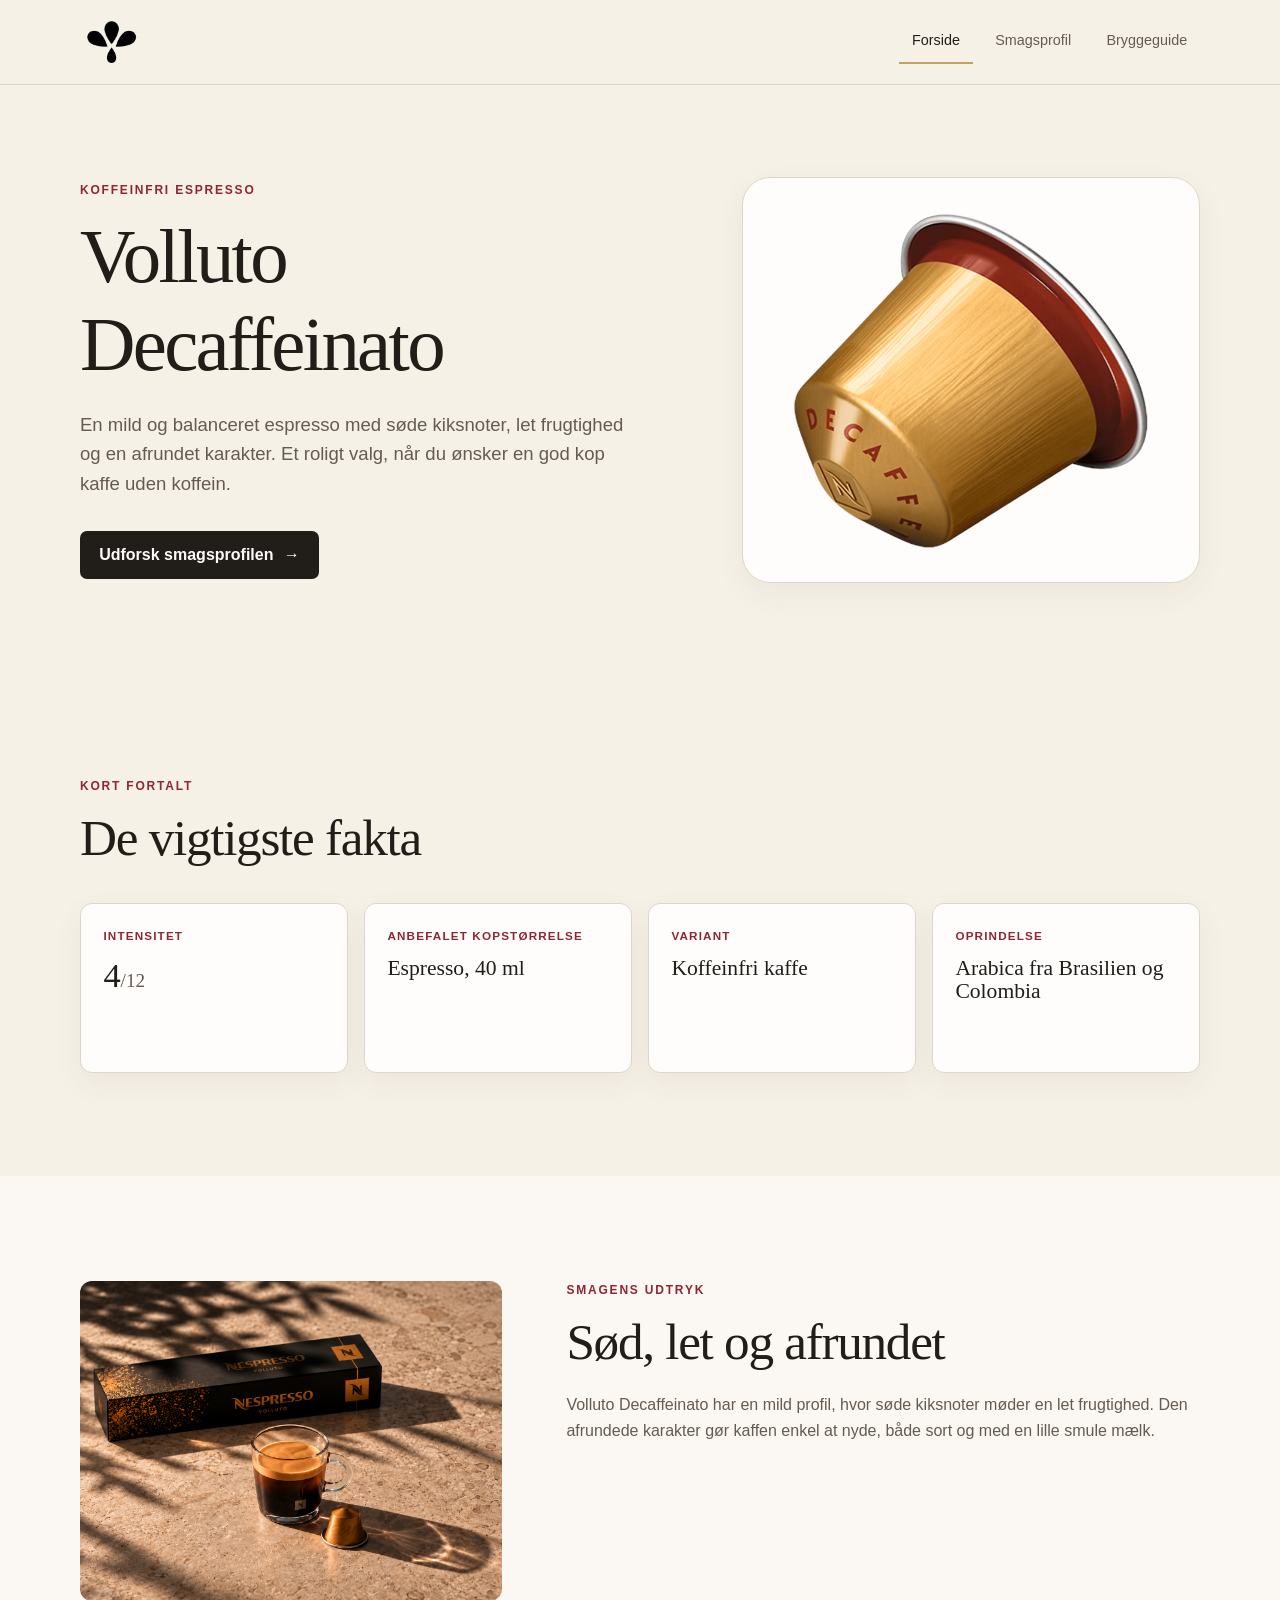
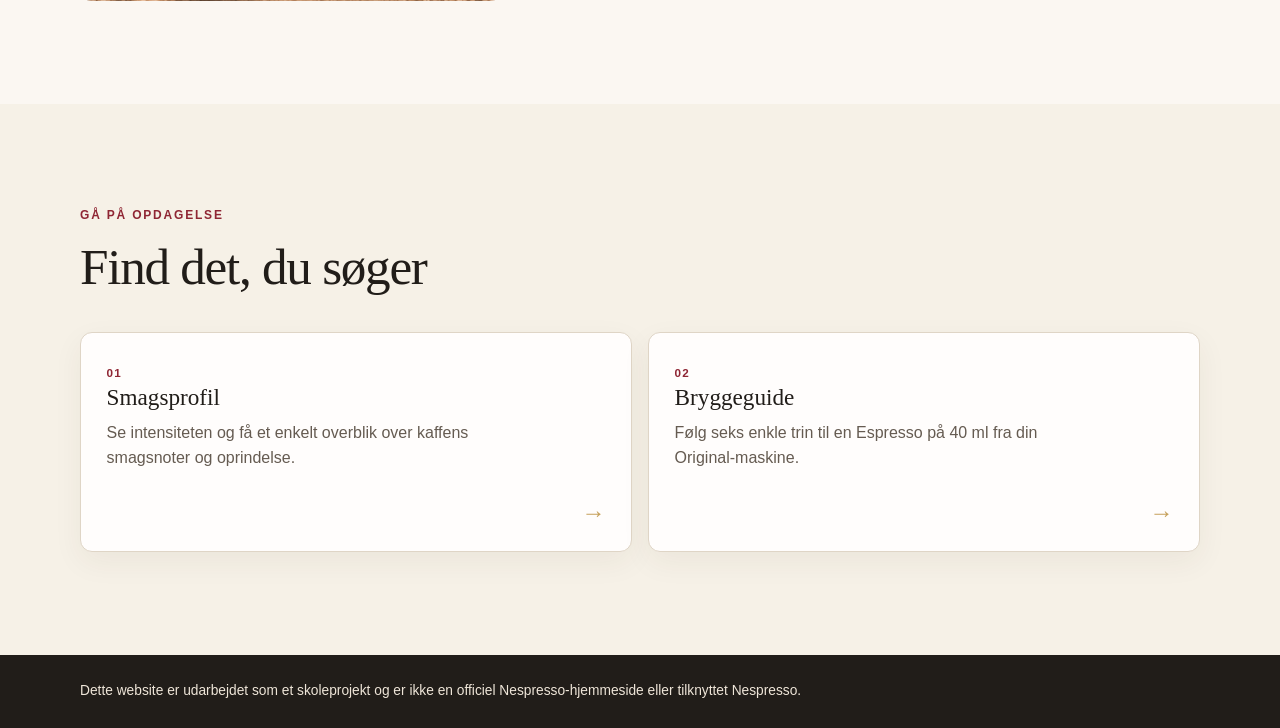
==== index.html @ a4154ea8 "V1 - før rettelser" ====
<!doctype html>
<html lang="da">
<head>
  <meta charset="utf-8">
  <meta name="viewport" content="width=device-width, initial-scale=1">
  <meta name="description" content="En rolig produktpræsentation af Nespresso Volluto Decaffeinato med smagsprofil og bryggeguide.">
  <title>Volluto Decaffeinato | Forside</title>
  <link rel="stylesheet" href="assets/css/styles.css">
</head>
<body>
  <header class="site-header">
    <div class="container header-inner">
      <a class="site-name" href="index.html"><img class="brand-logo" src="assets/images/logo-volluto.png" alt="Volluto Decaffeinato – gå til forsiden"></a>
      <nav aria-label="Hovednavigation">
        <ul class="nav-list">
          <li><a href="index.html" aria-current="page">Forside</a></li>
          <li><a href="flavor-profile.html">Smagsprofil</a></li>
          <li><a href="brewing-guide.html">Bryggeguide</a></li>
        </ul>
      </nav>
    </div>
  </header>

  <main>
    <section class="hero container" aria-labelledby="hero-title">
      <div class="hero-copy">
        <p class="eyebrow">Koffeinfri espresso</p>
        <h1 id="hero-title">Volluto Decaffeinato</h1>
        <p class="hero-intro">En mild og balanceret espresso med søde kiksnoter, let frugtighed og en afrundet karakter. Et roligt valg, når du ønsker en god kop kaffe uden koffein.</p>
        <a class="button-link" href="flavor-profile.html">Udforsk smagsprofilen <span aria-hidden="true">→</span></a>
      </div>
      <div class="product-visual">
        <object data="assets/images/volluto-decaffeinato.png" type="image/png" aria-label="Produktbillede af Volluto Decaffeinato-kapslen">
          <span class="image-fallback"><strong>Produktbillede</strong><span>Tilføj assets/images/volluto-decaffeinato.png for at vise kapslen her.</span></span>
        </object>
      </div>
    </section>

    <section class="section container" aria-labelledby="facts-title">
      <div class="section-heading"><p class="eyebrow">Kort fortalt</p><h2 id="facts-title">De vigtigste fakta</h2></div>
      <div class="card-grid facts-grid">
        <article class="card fact-card"><p class="card-label">Intensitet</p><p class="fact-value">4<span>/12</span></p></article>
        <article class="card fact-card"><p class="card-label">Anbefalet kopstørrelse</p><p class="fact-value fact-text">Espresso, 40 ml</p></article>
        <article class="card fact-card"><p class="card-label">Variant</p><p class="fact-value fact-text">Koffeinfri kaffe</p></article>
        <article class="card fact-card"><p class="card-label">Oprindelse</p><p class="fact-value fact-text">Arabica fra Brasilien og Colombia</p></article>
      </div>
    </section>

    <section class="section section-tinted" aria-labelledby="taste-title">
      <div class="container feature-section two-column">
        <div class="feature-media">
          <object data="assets/images/sweet-rounded.png" type="image/png" aria-label="Billede, der illustrerer Volluto Decaffeinatos søde og afrundede smagsprofil">
            <span class="image-fallback"><strong>Sød, let og afrundet</strong><span>Tilføj assets/images/sweet-rounded.png for at vise billedet her.</span></span>
          </object>
        </div>
        <div>
          <p class="eyebrow">Smagens udtryk</p>
          <h2 id="taste-title">Sød, let og afrundet</h2>
          <p>Volluto Decaffeinato har en mild profil, hvor søde kiksnoter møder en let frugtighed. Den afrundede karakter gør kaffen enkel at nyde, både sort og med en lille smule mælk.</p>
        </div>
      </div>
    </section>

    <section class="section container" aria-labelledby="explore-title">
      <div class="section-heading"><p class="eyebrow">Gå på opdagelse</p><h2 id="explore-title">Find det, du søger</h2></div>
      <div class="card-grid link-grid">
        <a class="card navigation-card" href="flavor-profile.html"><span class="card-label">01</span><h3>Smagsprofil</h3><p>Se intensiteten og få et enkelt overblik over kaffens smagsnoter og oprindelse.</p><span class="card-arrow" aria-hidden="true">→</span></a>
        <a class="card navigation-card" href="brewing-guide.html"><span class="card-label">02</span><h3>Bryggeguide</h3><p>Følg seks enkle trin til en Espresso på 40 ml fra din Original-maskine.</p><span class="card-arrow" aria-hidden="true">→</span></a>
      </div>
    </section>
  </main>

  <footer class="site-footer"><div class="container"><p>Dette website er udarbejdet som et skoleprojekt og er ikke en officiel Nespresso-hjemmeside eller tilknyttet Nespresso.</p></div></footer>
</body>
</html>
---- assets/css/styles.css ----
:root {
  --cream: #f6f1e7;
  --card: #fffdfc;
  --ink: #211d19;
  --muted: #655b51;
  --gold: #c6a15b;
  --red: #8f2634;
  --line: #dfd5c6;
  --container: 1120px;
  --space-section: clamp(4rem, 8vw, 7rem);
  --radius: 12px;
  --shadow: 0 10px 30px rgba(66, 47, 28, .06);
}

* { box-sizing: border-box; }
html { scroll-behavior: smooth; }
body { margin: 0; background: var(--cream); color: var(--ink); font-family: Arial, Helvetica, sans-serif; font-size: 16px; line-height: 1.6; }
h1, h2, h3, p { margin-top: 0; }
h1, h2, h3 { font-family: Georgia, serif; font-weight: 400; line-height: 1.15; }
h1 { max-width: 720px; margin-bottom: 1.25rem; font-size: clamp(2.5rem, 6vw, 5rem); letter-spacing: -.035em; }
h2 { margin-bottom: 1.25rem; font-size: clamp(2rem, 4vw, 3.25rem); letter-spacing: -.025em; }
h3 { margin-bottom: .55rem; font-size: 1.45rem; }
p { color: var(--muted); }
a { color: inherit; }
a:focus-visible { outline: 3px solid var(--red); outline-offset: 4px; border-radius: 4px; }
.container { width: min(var(--container), calc(100% - 3rem)); margin-inline: auto; }
.narrow-content { max-width: 760px; }
.site-header { border-bottom: 1px solid rgba(101, 91, 81, .2); }
.header-inner { display: flex; align-items: center; justify-content: space-between; gap: 2rem; min-height: 84px; }
.site-name { display: inline-flex; align-items: center; min-height: 44px; color: var(--ink); text-decoration: none; }
.brand-logo { display: block; width: auto; height: 42px; max-width: min(240px, 55vw); }
.nav-list { display: flex; flex-wrap: wrap; justify-content: flex-end; gap: .35rem .6rem; margin: 0; padding: 0; list-style: none; }
.nav-list a { display: inline-flex; align-items: center; min-height: 44px; padding: .45rem .8rem; color: var(--muted); font-size: .9rem; text-decoration: none; border-bottom: 2px solid transparent; }
.nav-list a:hover, .nav-list a[aria-current="page"] { color: var(--ink); border-bottom-color: var(--gold); }
.hero { display: grid; grid-template-columns: minmax(0, 1fr) minmax(280px, .82fr); align-items: center; gap: clamp(3rem, 8vw, 8rem); min-height: 590px; padding-top: 5rem; padding-bottom: 5rem; }
.eyebrow { margin-bottom: .8rem; color: var(--red); font-size: .75rem; font-weight: 700; letter-spacing: .15em; text-transform: uppercase; }
.hero-intro { max-width: 580px; margin-bottom: 2rem; font-size: 1.16rem; }
.button-link { display: inline-flex; align-items: center; gap: .65rem; min-height: 48px; padding: .7rem 1.2rem; color: var(--card); background: var(--ink); border-radius: 7px; font-weight: 700; text-decoration: none; transition: background-color .2s ease, transform .2s ease; }
.button-link:hover { background: var(--red); transform: translateY(-2px); }
.product-visual { display: grid; place-items: center; min-height: 380px; padding: 2rem; background: var(--card); border: 1px solid var(--line); border-radius: 28px; box-shadow: var(--shadow); }
.product-visual object { display: block; width: 100%; max-width: 360px; height: 340px; }
.image-fallback { display: flex; flex-direction: column; align-items: center; justify-content: center; height: 100%; padding: 2rem; color: var(--muted); text-align: center; border: 1px dashed var(--gold); border-radius: 18px; }
.image-fallback strong { margin-bottom: .5rem; color: var(--ink); font-family: Georgia, serif; font-size: 1.5rem; font-weight: 400; }
.section { padding-block: var(--space-section); }
.section-tinted { background: rgba(255, 253, 252, .55); }
.section-heading { margin-bottom: 2.2rem; }
.card-grid { display: grid; gap: 1rem; }
.facts-grid { grid-template-columns: repeat(4, 1fr); }
.card { background: var(--card); border: 1px solid var(--line); border-radius: var(--radius); box-shadow: var(--shadow); }
.fact-card { min-height: 170px; padding: 1.4rem; }
.card-label { margin-bottom: .7rem; color: var(--red); font-size: .73rem; font-weight: 700; letter-spacing: .1em; text-transform: uppercase; }
.fact-value { margin: 0; color: var(--ink); font-family: Georgia, serif; font-size: 2.15rem; line-height: 1.1; }
.fact-value span { color: var(--muted); font-size: 1.2rem; }
.fact-text { font-size: 1.35rem; }
.section-tinted > .narrow-content, .section-tinted > .container { padding-top: .2rem; }
.feature-section { min-height: 320px; }
.feature-media { min-height: 320px; height: 100%; overflow: hidden; border-radius: var(--radius); }
.feature-media object { display: block; width: 100%; height: 100%; object-fit: cover; object-position: center; }
.feature-media .image-fallback { min-height: 320px; padding: 2rem; background: var(--card); }
.link-grid { grid-template-columns: repeat(2, 1fr); }
.navigation-card { position: relative; min-height: 220px; padding: 1.6rem; text-decoration: none; transition: transform .2s ease, border-color .2s ease; }
.navigation-card:hover { border-color: var(--gold); transform: translateY(-3px); }
.navigation-card p { max-width: 410px; margin-bottom: 0; }
.card-arrow { position: absolute; right: 1.6rem; bottom: 1.2rem; color: var(--gold); font-size: 1.5rem; }
.page-intro { padding-top: 6rem; padding-bottom: 2rem; }
.page-intro > p:last-child { max-width: 650px; font-size: 1.15rem; }
.intensity-section { padding-top: 1rem; }
.intensity-panel { max-width: 900px; padding: 1.5rem; background: var(--card); border: 1px solid var(--line); border-radius: var(--radius); }
.scale-label { display: flex; justify-content: space-between; gap: 1rem; margin-bottom: .9rem; color: var(--muted); font-size: .86rem; }
.scale-label strong { color: var(--ink); }
.intensity-scale { display: grid; grid-template-columns: repeat(12, 1fr); gap: .35rem; }
.segment { display: grid; place-items: center; min-height: 48px; color: var(--muted); background: var(--cream); border: 1px solid var(--line); border-radius: 5px; font-weight: 700; }
.segment.filled { color: var(--card); background: var(--gold); border-color: var(--gold); }
.segment.current { color: var(--card); background: var(--red); border: 3px solid var(--red); box-shadow: 0 0 0 3px var(--cream), 0 0 0 5px var(--red); }
.scale-note { margin: 1.2rem 0 0; font-size: .9rem; }
.notes-grid, .serving-grid { grid-template-columns: repeat(3, 1fr); }
.note-card, .serving-card { min-height: 225px; padding: 1.5rem; }
.note-number, .serving-mark { display: block; margin-bottom: 2.2rem; color: var(--gold); font-family: Georgia, serif; font-size: 1.5rem; }
.two-column { display: grid; grid-template-columns: .8fr 1.2fr; gap: 4rem; align-items: start; }
.origin-list { display: flex; flex-wrap: wrap; gap: .75rem; margin-top: 1.5rem; }
.origin-list span { padding: .5rem .85rem; color: var(--ink); border: 1px solid var(--gold); border-radius: 100px; }
.next-step { max-width: 760px; }
.steps-list { display: grid; grid-template-columns: repeat(2, 1fr); gap: 1rem; margin: 0; padding: 0; list-style: none; counter-reset: steps; }
.step-card { display: flex; align-items: center; gap: 1.2rem; min-height: 100px; padding: 1.2rem 1.4rem; }
.step-number { display: grid; flex: 0 0 42px; place-items: center; width: 42px; height: 42px; color: var(--card); background: var(--red); border-radius: 50%; font-family: Georgia, serif; font-size: 1.2rem; }
.step-card p { margin: 0; color: var(--ink); }
.serving-grid { grid-template-columns: repeat(3, 1fr); }
.serving-card { min-height: 200px; }
.site-footer { padding-block: 1.6rem; background: var(--ink); }
.site-footer p { margin: 0; color: #eee5d8; font-size: .86rem; }

@media (max-width: 850px) {
  .header-inner { align-items: flex-start; flex-direction: column; gap: .65rem; padding-block: 1.1rem; }
  .nav-list { justify-content: flex-start; }
  .hero { grid-template-columns: 1fr; min-height: auto; gap: 3rem; padding-top: 4rem; }
  .product-visual { order: 2; }
  .facts-grid { grid-template-columns: repeat(2, 1fr); }
  .two-column { gap: 2rem; }
}

@media (max-width: 560px) {
  .container { width: min(var(--container), calc(100% - 2rem)); }
  h1 { font-size: clamp(2.4rem, 13vw, 3.7rem); }
  .hero { padding-top: 3.5rem; padding-bottom: 3.5rem; }
  .product-visual { min-height: 300px; padding: 1rem; border-radius: 20px; }
  .product-visual object { height: 270px; }
  .feature-section { min-height: 0; }
  .feature-media, .feature-media .image-fallback { min-height: 260px; }
  .facts-grid, .link-grid, .notes-grid, .two-column, .steps-list, .serving-grid { grid-template-columns: 1fr; }
  .fact-card { min-height: 145px; }
  .page-intro { padding-top: 4rem; }
  .intensity-panel { padding: 1rem; }
  .scale-label { align-items: flex-start; flex-direction: column; gap: .2rem; }
  .intensity-scale { gap: .15rem; }
  .segment { min-height: 42px; font-size: .8rem; }
  .segment.current { box-shadow: 0 0 0 2px var(--cream), 0 0 0 4px var(--red); }
  .note-card, .serving-card { min-height: 190px; }
}

@media (prefers-reduced-motion: reduce) {
  html { scroll-behavior: auto; }
  *, *::before, *::after { transition-duration: .01ms !important; }
}
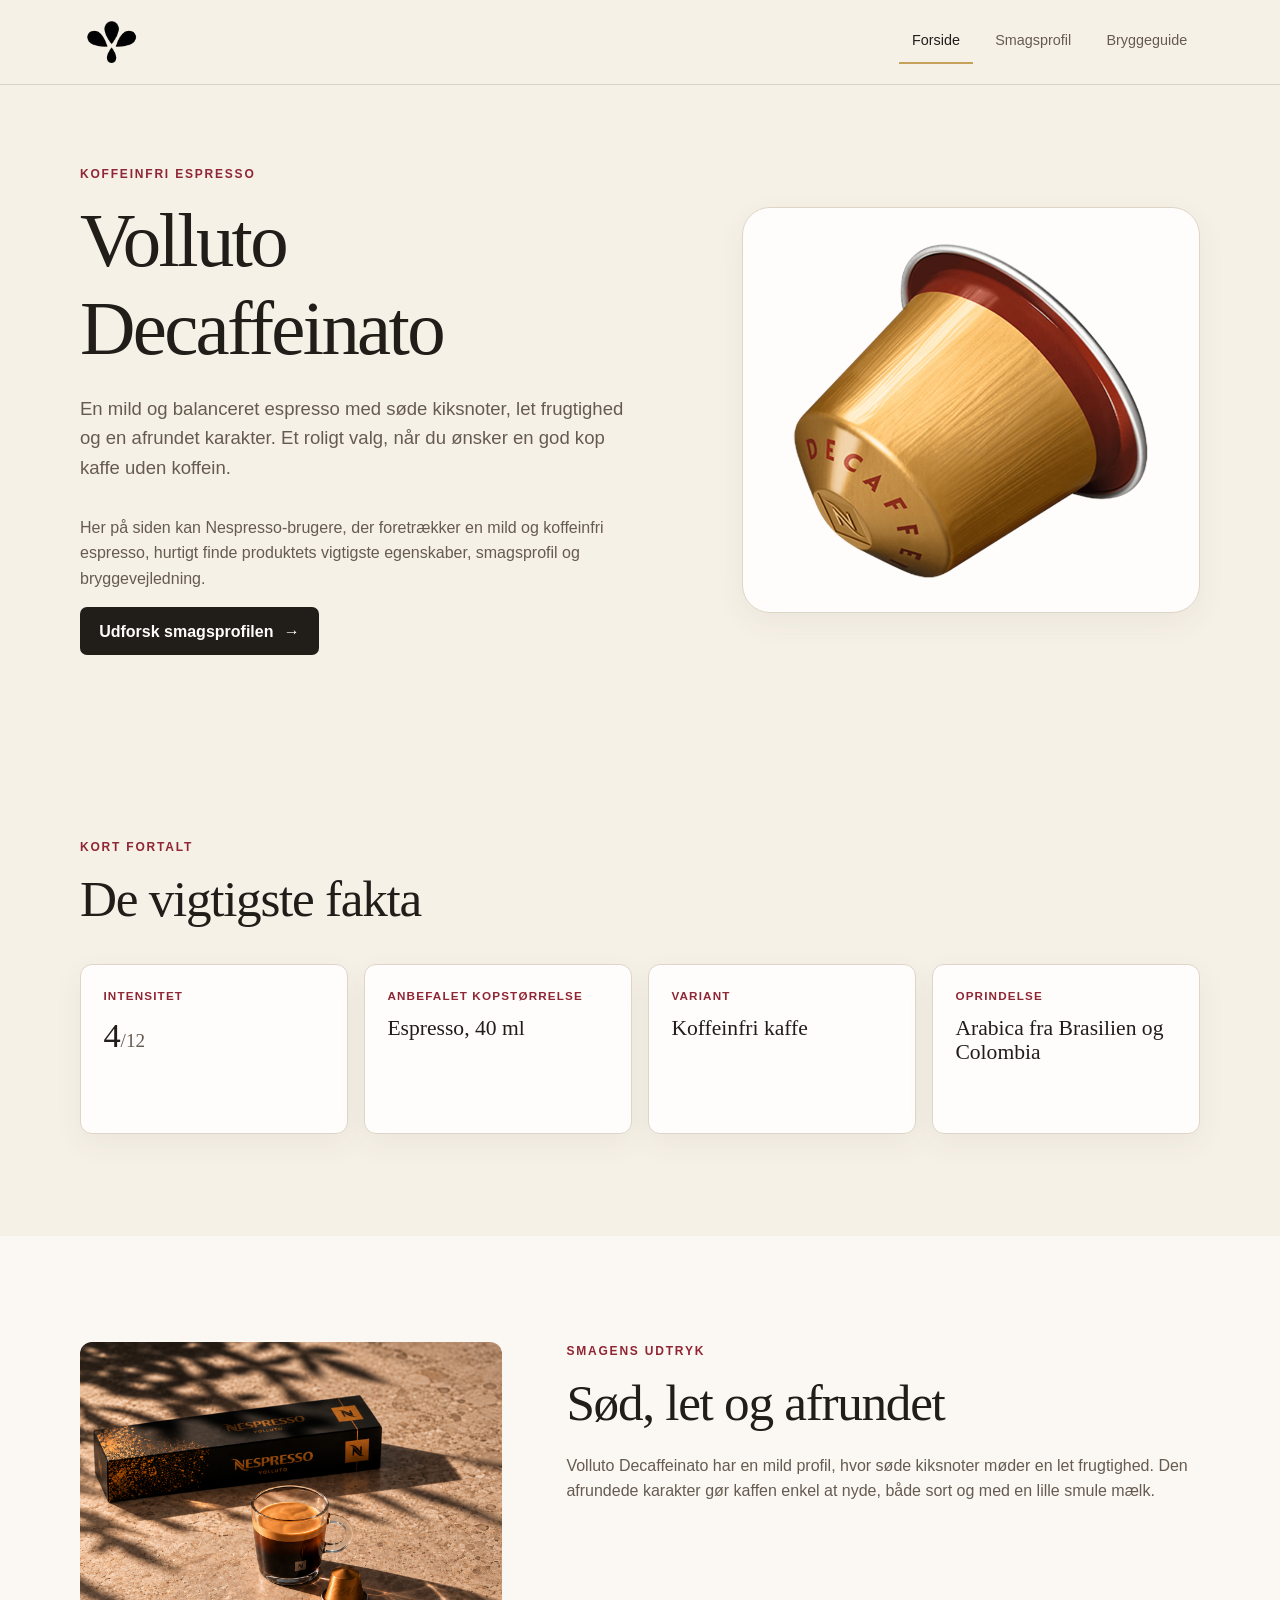
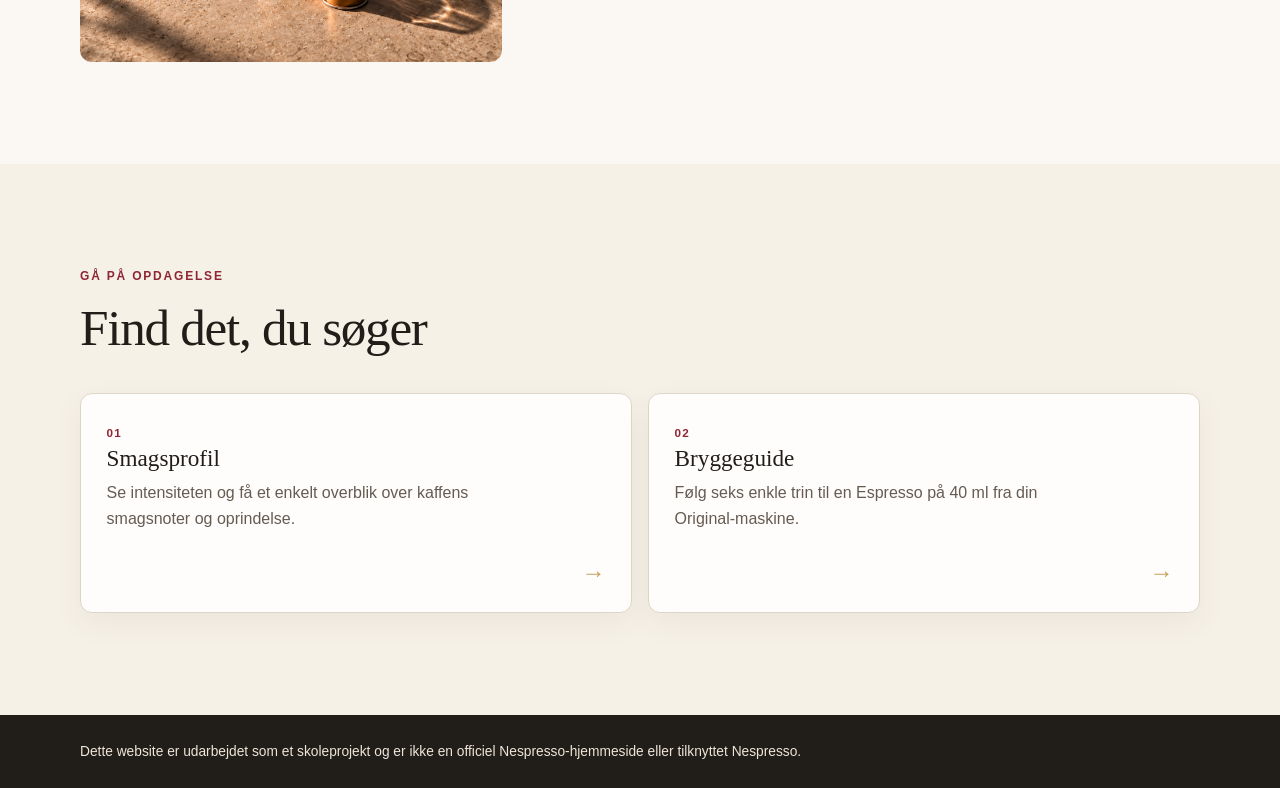
==== commit 7aebcfe8: "Hero tekst ændring" ====
--- a/index.html
+++ b/index.html
@@ -4,6 +4,15 @@
   <meta charset="utf-8">
   <meta name="viewport" content="width=device-width, initial-scale=1">
   <meta name="description" content="En rolig produktpræsentation af Nespresso Volluto Decaffeinato med smagsprofil og bryggeguide.">
+  <meta name="robots" content="index, follow">
+  <!-- Midlertidige Open Graph-URL'er; udskift dem, hvis hjemmesiden publiceres. -->
+  <meta property="og:title" content="Volluto Decaffeinato | Forside">
+  <meta property="og:type" content="website">
+  <meta property="og:url" content="https://example.com/volluto-decaffeinato/">
+  <meta property="og:image" content="https://example.com/volluto-decaffeinato/assets/images/volluto-decaffeinato.png">
+  <meta property="og:description" content="En rolig produktpræsentation af Nespresso Volluto Decaffeinato med smagsprofil og bryggeguide.">
+  <meta property="og:locale" content="da_DK">
+  <meta property="og:image:alt" content="Volluto Decaffeinato-kaffekapsel">
   <title>Volluto Decaffeinato | Forside</title>
   <link rel="stylesheet" href="assets/css/styles.css">
 </head>
@@ -27,31 +36,28 @@
         <p class="eyebrow">Koffeinfri espresso</p>
         <h1 id="hero-title">Volluto Decaffeinato</h1>
         <p class="hero-intro">En mild og balanceret espresso med søde kiksnoter, let frugtighed og en afrundet karakter. Et roligt valg, når du ønsker en god kop kaffe uden koffein.</p>
+        <p class="hero-audience">Her på siden kan Nespresso-brugere, der foretrækker en mild og koffeinfri espresso, hurtigt finde produktets vigtigste egenskaber, smagsprofil og bryggevejledning.</p>
         <a class="button-link" href="flavor-profile.html">Udforsk smagsprofilen <span aria-hidden="true">→</span></a>
       </div>
       <div class="product-visual">
-        <object data="assets/images/volluto-decaffeinato.png" type="image/png" aria-label="Produktbillede af Volluto Decaffeinato-kapslen">
-          <span class="image-fallback"><strong>Produktbillede</strong><span>Tilføj assets/images/volluto-decaffeinato.png for at vise kapslen her.</span></span>
-        </object>
+        <img src="assets/images/volluto-decaffeinato.png" alt="Gylden Volluto Decaffeinato-kaffekapsel." width="1200" height="1200">
       </div>
     </section>
 
     <section class="section container" aria-labelledby="facts-title">
       <div class="section-heading"><p class="eyebrow">Kort fortalt</p><h2 id="facts-title">De vigtigste fakta</h2></div>
       <div class="card-grid facts-grid">
-        <article class="card fact-card"><p class="card-label">Intensitet</p><p class="fact-value">4<span>/12</span></p></article>
-        <article class="card fact-card"><p class="card-label">Anbefalet kopstørrelse</p><p class="fact-value fact-text">Espresso, 40 ml</p></article>
-        <article class="card fact-card"><p class="card-label">Variant</p><p class="fact-value fact-text">Koffeinfri kaffe</p></article>
-        <article class="card fact-card"><p class="card-label">Oprindelse</p><p class="fact-value fact-text">Arabica fra Brasilien og Colombia</p></article>
+        <div class="card fact-card"><p class="card-label">Intensitet</p><p class="fact-value">4<span>/12</span></p></div>
+        <div class="card fact-card"><p class="card-label">Anbefalet kopstørrelse</p><p class="fact-value fact-text">Espresso, 40 ml</p></div>
+        <div class="card fact-card"><p class="card-label">Variant</p><p class="fact-value fact-text">Koffeinfri kaffe</p></div>
+        <div class="card fact-card"><p class="card-label">Oprindelse</p><p class="fact-value fact-text">Arabica fra Brasilien og Colombia</p></div>
       </div>
     </section>
 
     <section class="section section-tinted" aria-labelledby="taste-title">
       <div class="container feature-section two-column">
         <div class="feature-media">
-          <object data="assets/images/sweet-rounded.png" type="image/png" aria-label="Billede, der illustrerer Volluto Decaffeinatos søde og afrundede smagsprofil">
-            <span class="image-fallback"><strong>Sød, let og afrundet</strong><span>Tilføj assets/images/sweet-rounded.png for at vise billedet her.</span></span>
-          </object>
+          <img src="assets/images/sweet-rounded.png" alt="Volluto Decaffeinato serveret med kaffekapsel og emballage." width="1536" height="1024" loading="lazy" decoding="async">
         </div>
         <div>
           <p class="eyebrow">Smagens udtryk</p>
--- a/assets/css/styles.css
+++ b/assets/css/styles.css
@@ -23,6 +23,7 @@
 p { color: var(--muted); }
 a { color: inherit; }
 a:focus-visible { outline: 3px solid var(--red); outline-offset: 4px; border-radius: 4px; }
+.visually-hidden { position: absolute; width: 1px; height: 1px; padding: 0; margin: -1px; overflow: hidden; clip: rect(0, 0, 0, 0); white-space: nowrap; border: 0; }
 .container { width: min(var(--container), calc(100% - 3rem)); margin-inline: auto; }
 .narrow-content { max-width: 760px; }
 .site-header { border-bottom: 1px solid rgba(101, 91, 81, .2); }
@@ -38,9 +39,7 @@
 .button-link { display: inline-flex; align-items: center; gap: .65rem; min-height: 48px; padding: .7rem 1.2rem; color: var(--card); background: var(--ink); border-radius: 7px; font-weight: 700; text-decoration: none; transition: background-color .2s ease, transform .2s ease; }
 .button-link:hover { background: var(--red); transform: translateY(-2px); }
 .product-visual { display: grid; place-items: center; min-height: 380px; padding: 2rem; background: var(--card); border: 1px solid var(--line); border-radius: 28px; box-shadow: var(--shadow); }
-.product-visual object { display: block; width: 100%; max-width: 360px; height: 340px; }
-.image-fallback { display: flex; flex-direction: column; align-items: center; justify-content: center; height: 100%; padding: 2rem; color: var(--muted); text-align: center; border: 1px dashed var(--gold); border-radius: 18px; }
-.image-fallback strong { margin-bottom: .5rem; color: var(--ink); font-family: Georgia, serif; font-size: 1.5rem; font-weight: 400; }
+.product-visual img { display: block; width: 100%; max-width: 360px; height: 340px; }
 .section { padding-block: var(--space-section); }
 .section-tinted { background: rgba(255, 253, 252, .55); }
 .section-heading { margin-bottom: 2.2rem; }
@@ -55,8 +54,7 @@
 .section-tinted > .narrow-content, .section-tinted > .container { padding-top: .2rem; }
 .feature-section { min-height: 320px; }
 .feature-media { min-height: 320px; height: 100%; overflow: hidden; border-radius: var(--radius); }
-.feature-media object { display: block; width: 100%; height: 100%; object-fit: cover; object-position: center; }
-.feature-media .image-fallback { min-height: 320px; padding: 2rem; background: var(--card); }
+.feature-media img { display: block; width: 100%; height: 100%; object-fit: cover; object-position: center; }
 .link-grid { grid-template-columns: repeat(2, 1fr); }
 .navigation-card { position: relative; min-height: 220px; padding: 1.6rem; text-decoration: none; transition: transform .2s ease, border-color .2s ease; }
 .navigation-card:hover { border-color: var(--gold); transform: translateY(-3px); }
@@ -77,8 +75,8 @@
 .note-card, .serving-card { min-height: 225px; padding: 1.5rem; }
 .note-number, .serving-mark { display: block; margin-bottom: 2.2rem; color: var(--gold); font-family: Georgia, serif; font-size: 1.5rem; }
 .two-column { display: grid; grid-template-columns: .8fr 1.2fr; gap: 4rem; align-items: start; }
-.origin-list { display: flex; flex-wrap: wrap; gap: .75rem; margin-top: 1.5rem; }
-.origin-list span { padding: .5rem .85rem; color: var(--ink); border: 1px solid var(--gold); border-radius: 100px; }
+.origin-list { display: flex; flex-wrap: wrap; gap: .75rem; margin: 1.5rem 0 0; padding: 0; list-style: none; }
+.origin-list li { padding: .5rem .85rem; color: var(--ink); border: 1px solid var(--gold); border-radius: 100px; }
 .next-step { max-width: 760px; }
 .steps-list { display: grid; grid-template-columns: repeat(2, 1fr); gap: 1rem; margin: 0; padding: 0; list-style: none; counter-reset: steps; }
 .step-card { display: flex; align-items: center; gap: 1.2rem; min-height: 100px; padding: 1.2rem 1.4rem; }
@@ -103,9 +101,9 @@
   h1 { font-size: clamp(2.4rem, 13vw, 3.7rem); }
   .hero { padding-top: 3.5rem; padding-bottom: 3.5rem; }
   .product-visual { min-height: 300px; padding: 1rem; border-radius: 20px; }
-  .product-visual object { height: 270px; }
+  .product-visual img { height: 270px; }
   .feature-section { min-height: 0; }
-  .feature-media, .feature-media .image-fallback { min-height: 260px; }
+  .feature-media { min-height: 260px; }
   .facts-grid, .link-grid, .notes-grid, .two-column, .steps-list, .serving-grid { grid-template-columns: 1fr; }
   .fact-card { min-height: 145px; }
   .page-intro { padding-top: 4rem; }
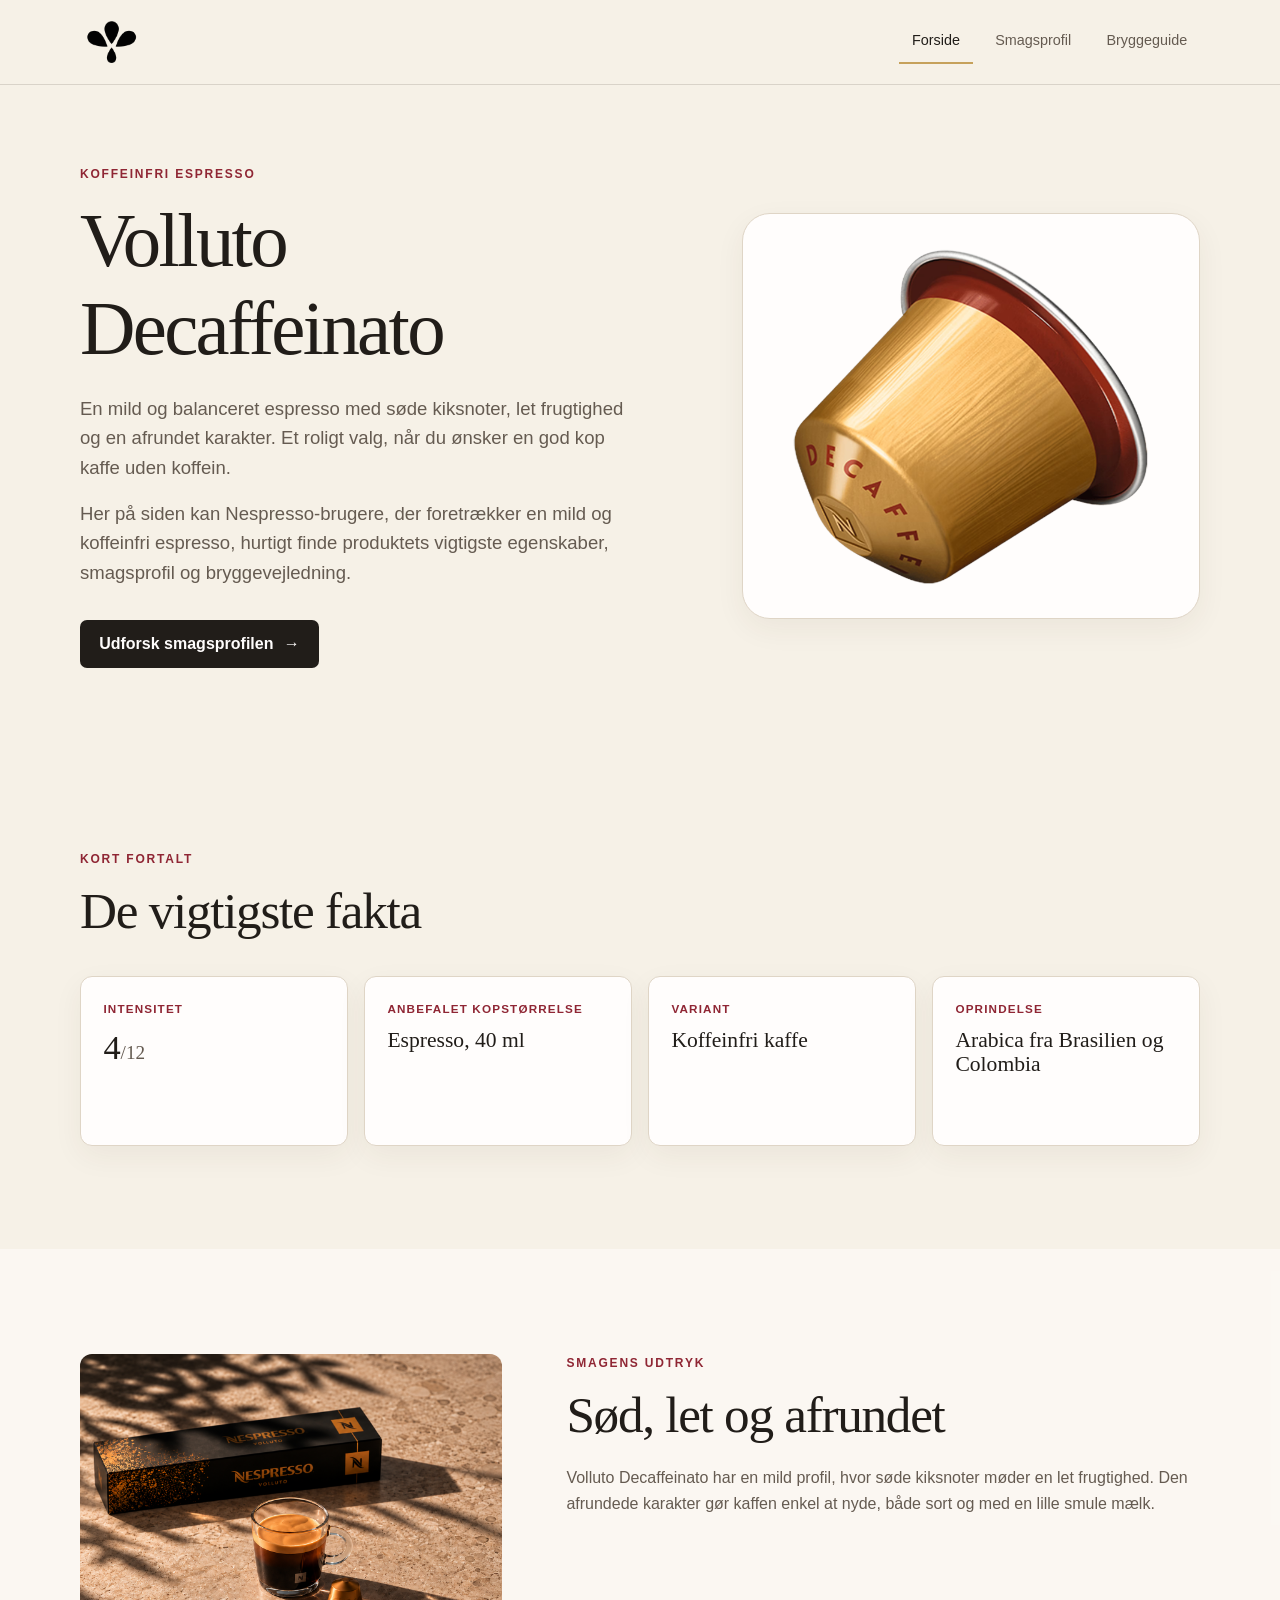
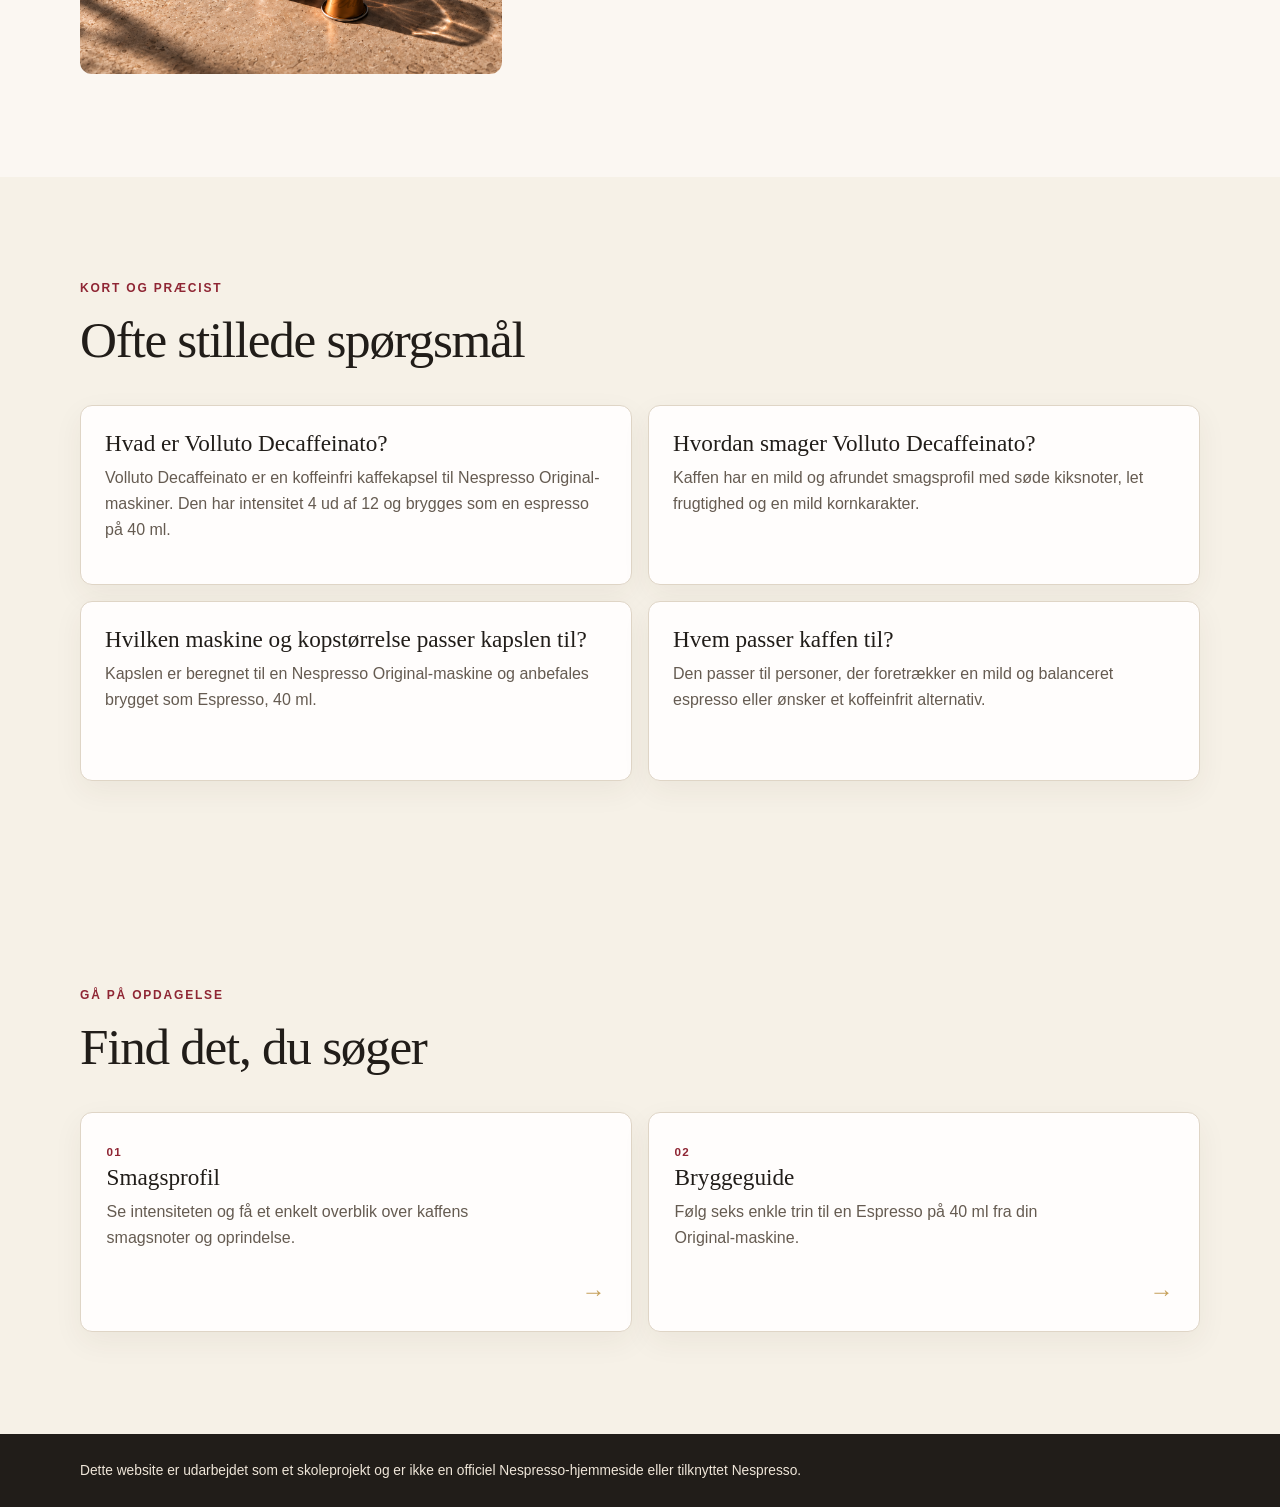
==== commit b9051412: "Final" ====
--- a/index.html
+++ b/index.html
@@ -5,14 +5,88 @@
   <meta name="viewport" content="width=device-width, initial-scale=1">
   <meta name="description" content="En rolig produktpræsentation af Nespresso Volluto Decaffeinato med smagsprofil og bryggeguide.">
   <meta name="robots" content="index, follow">
-  <!-- Midlertidige Open Graph-URL'er; udskift dem, hvis hjemmesiden publiceres. -->
+  <!-- Open Graph-URL'er for den offentlige hjemmeside. -->
   <meta property="og:title" content="Volluto Decaffeinato | Forside">
   <meta property="og:type" content="website">
-  <meta property="og:url" content="https://example.com/volluto-decaffeinato/">
-  <meta property="og:image" content="https://example.com/volluto-decaffeinato/assets/images/volluto-decaffeinato.png">
+  <meta property="og:url" content="http://nespresso.dimalevchenko.dk/index.html">
+  <meta property="og:image" content="http://nespresso.dimalevchenko.dk/assets/images/volluto-decaffeinato.png">
   <meta property="og:description" content="En rolig produktpræsentation af Nespresso Volluto Decaffeinato med smagsprofil og bryggeguide.">
   <meta property="og:locale" content="da_DK">
   <meta property="og:image:alt" content="Volluto Decaffeinato-kaffekapsel">
+  <script type="application/ld+json">
+    {
+      "@context": "https://schema.org",
+      "@graph": [
+        {
+          "@type": "Organization",
+          "@id": "https://www.nespresso.com/dk/da#organization",
+          "name": "Nespresso",
+          "url": "https://www.nespresso.com/dk/da"
+        },
+        {
+          "@type": "WebSite",
+          "@id": "http://nespresso.dimalevchenko.dk/#website",
+          "name": "Volluto Decaffeinato",
+          "url": "http://nespresso.dimalevchenko.dk/",
+          "inLanguage": "da-DK",
+          "about": {
+            "@id": "https://www.nespresso.com/dk/da#organization"
+          }
+        },
+        {
+          "@type": [
+            "WebPage",
+            "FAQPage"
+          ],
+          "@id": "http://nespresso.dimalevchenko.dk/index.html#webpage",
+          "name": "Volluto Decaffeinato | Forside",
+          "description": "En rolig produktpræsentation af Nespresso Volluto Decaffeinato med smagsprofil og bryggeguide.",
+          "url": "http://nespresso.dimalevchenko.dk/index.html",
+          "inLanguage": "da-DK",
+          "isPartOf": {
+            "@id": "http://nespresso.dimalevchenko.dk/#website"
+          },
+          "about": {
+            "@id": "https://www.nespresso.com/dk/da#organization"
+          },
+          "mainEntity": [
+            {
+              "@type": "Question",
+              "name": "Hvad er Volluto Decaffeinato?",
+              "acceptedAnswer": {
+                "@type": "Answer",
+                "text": "Volluto Decaffeinato er en koffeinfri kaffekapsel til Nespresso Original-maskiner. Den har intensitet 4 ud af 12 og brygges som en espresso på 40 ml."
+              }
+            },
+            {
+              "@type": "Question",
+              "name": "Hvordan smager Volluto Decaffeinato?",
+              "acceptedAnswer": {
+                "@type": "Answer",
+                "text": "Kaffen har en mild og afrundet smagsprofil med søde kiksnoter, let frugtighed og en mild kornkarakter."
+              }
+            },
+            {
+              "@type": "Question",
+              "name": "Hvilken maskine og kopstørrelse passer kapslen til?",
+              "acceptedAnswer": {
+                "@type": "Answer",
+                "text": "Kapslen er beregnet til en Nespresso Original-maskine og anbefales brygget som Espresso, 40 ml."
+              }
+            },
+            {
+              "@type": "Question",
+              "name": "Hvem passer kaffen til?",
+              "acceptedAnswer": {
+                "@type": "Answer",
+                "text": "Den passer til personer, der foretrækker en mild og balanceret espresso eller ønsker et koffeinfrit alternativ."
+              }
+            }
+          ]
+        }
+      ]
+    }
+  </script>
   <title>Volluto Decaffeinato | Forside</title>
   <link rel="stylesheet" href="assets/css/styles.css">
 </head>
@@ -67,6 +141,16 @@
       </div>
     </section>
 
+    <section class="section container" aria-labelledby="faq-title">
+      <div class="section-heading"><p class="eyebrow">Kort og præcist</p><h2 id="faq-title">Ofte stillede spørgsmål</h2></div>
+      <div class="card-grid faq-grid">
+        <article class="card faq-card"><h3>Hvad er Volluto Decaffeinato?</h3><p>Volluto Decaffeinato er en koffeinfri kaffekapsel til Nespresso Original-maskiner. Den har intensitet 4 ud af 12 og brygges som en espresso på 40 ml.</p></article>
+        <article class="card faq-card"><h3>Hvordan smager Volluto Decaffeinato?</h3><p>Kaffen har en mild og afrundet smagsprofil med søde kiksnoter, let frugtighed og en mild kornkarakter.</p></article>
+        <article class="card faq-card"><h3>Hvilken maskine og kopstørrelse passer kapslen til?</h3><p>Kapslen er beregnet til en Nespresso Original-maskine og anbefales brygget som Espresso, 40 ml.</p></article>
+        <article class="card faq-card"><h3>Hvem passer kaffen til?</h3><p>Den passer til personer, der foretrækker en mild og balanceret espresso eller ønsker et koffeinfrit alternativ.</p></article>
+      </div>
+    </section>
+
     <section class="section container" aria-labelledby="explore-title">
       <div class="section-heading"><p class="eyebrow">Gå på opdagelse</p><h2 id="explore-title">Find det, du søger</h2></div>
       <div class="card-grid link-grid">
--- a/assets/css/styles.css
+++ b/assets/css/styles.css
@@ -35,7 +35,8 @@
 .nav-list a:hover, .nav-list a[aria-current="page"] { color: var(--ink); border-bottom-color: var(--gold); }
 .hero { display: grid; grid-template-columns: minmax(0, 1fr) minmax(280px, .82fr); align-items: center; gap: clamp(3rem, 8vw, 8rem); min-height: 590px; padding-top: 5rem; padding-bottom: 5rem; }
 .eyebrow { margin-bottom: .8rem; color: var(--red); font-size: .75rem; font-weight: 700; letter-spacing: .15em; text-transform: uppercase; }
-.hero-intro { max-width: 580px; margin-bottom: 2rem; font-size: 1.16rem; }
+.hero-intro { max-width: 580px; margin-bottom: 1rem; font-size: 1.16rem; }
+.hero-audience { max-width: 580px; margin-bottom: 2rem; font-size: 1.16rem; }
 .button-link { display: inline-flex; align-items: center; gap: .65rem; min-height: 48px; padding: .7rem 1.2rem; color: var(--card); background: var(--ink); border-radius: 7px; font-weight: 700; text-decoration: none; transition: background-color .2s ease, transform .2s ease; }
 .button-link:hover { background: var(--red); transform: translateY(-2px); }
 .product-visual { display: grid; place-items: center; min-height: 380px; padding: 2rem; background: var(--card); border: 1px solid var(--line); border-radius: 28px; box-shadow: var(--shadow); }
@@ -56,6 +57,9 @@
 .feature-media { min-height: 320px; height: 100%; overflow: hidden; border-radius: var(--radius); }
 .feature-media img { display: block; width: 100%; height: 100%; object-fit: cover; object-position: center; }
 .link-grid { grid-template-columns: repeat(2, 1fr); }
+.faq-grid { grid-template-columns: repeat(2, 1fr); }
+.faq-card { min-height: 180px; padding: 1.5rem; }
+.faq-card p { margin-bottom: 0; }
 .navigation-card { position: relative; min-height: 220px; padding: 1.6rem; text-decoration: none; transition: transform .2s ease, border-color .2s ease; }
 .navigation-card:hover { border-color: var(--gold); transform: translateY(-3px); }
 .navigation-card p { max-width: 410px; margin-bottom: 0; }
@@ -68,7 +72,7 @@
 .scale-label strong { color: var(--ink); }
 .intensity-scale { display: grid; grid-template-columns: repeat(12, 1fr); gap: .35rem; }
 .segment { display: grid; place-items: center; min-height: 48px; color: var(--muted); background: var(--cream); border: 1px solid var(--line); border-radius: 5px; font-weight: 700; }
-.segment.filled { color: var(--card); background: var(--gold); border-color: var(--gold); }
+.segment.filled { color: var(--ink); background: var(--gold); border-color: var(--gold); }
 .segment.current { color: var(--card); background: var(--red); border: 3px solid var(--red); box-shadow: 0 0 0 3px var(--cream), 0 0 0 5px var(--red); }
 .scale-note { margin: 1.2rem 0 0; font-size: .9rem; }
 .notes-grid, .serving-grid { grid-template-columns: repeat(3, 1fr); }
@@ -104,7 +108,7 @@
   .product-visual img { height: 270px; }
   .feature-section { min-height: 0; }
   .feature-media { min-height: 260px; }
-  .facts-grid, .link-grid, .notes-grid, .two-column, .steps-list, .serving-grid { grid-template-columns: 1fr; }
+  .facts-grid, .link-grid, .faq-grid, .notes-grid, .two-column, .steps-list, .serving-grid { grid-template-columns: 1fr; }
   .fact-card { min-height: 145px; }
   .page-intro { padding-top: 4rem; }
   .intensity-panel { padding: 1rem; }
